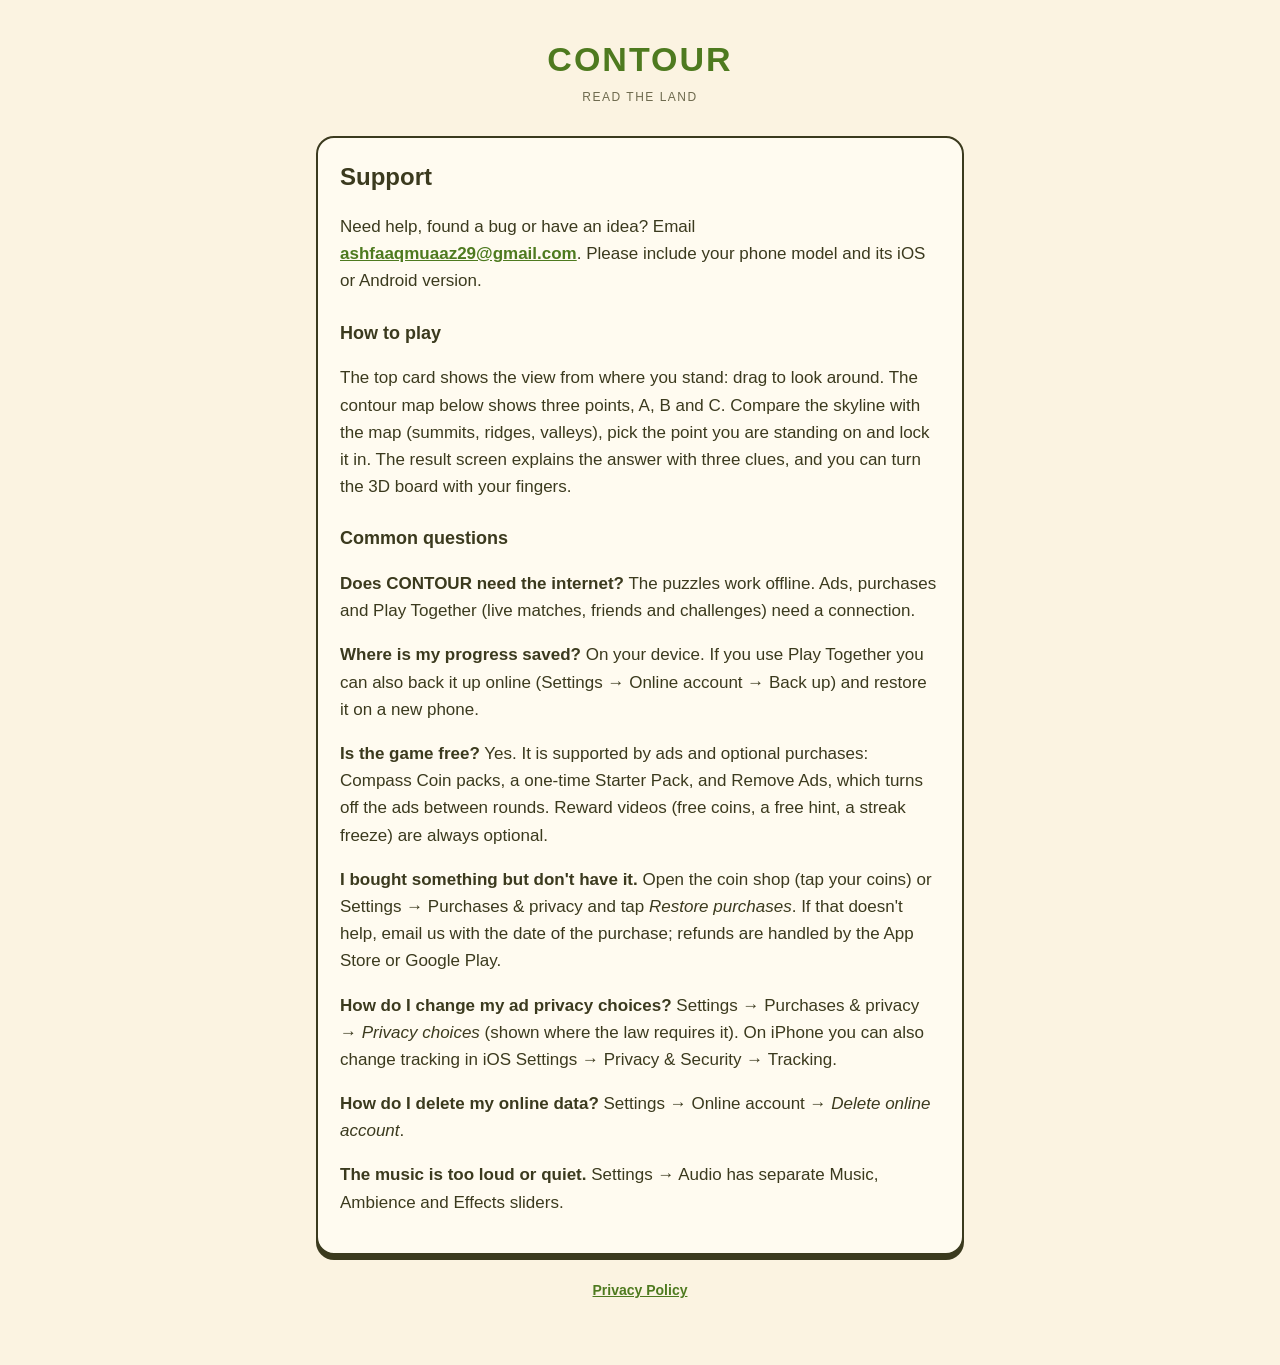
==== index.html @ e3424126 "CONTOUR privacy policy, support page and app-ads.txt" ====
<!doctype html>
<html lang="en">
<head>
<meta charset="utf-8">
<meta name="viewport" content="width=device-width, initial-scale=1">
<title>CONTOUR Support</title>
<link rel="stylesheet" href="style.css">
</head>
<body>
<main>
  <header><p class="mark">CONTOUR</p><p class="tag">READ THE LAND</p></header>
  <div class="card">
    <h1>Support</h1>
    <p>Need help, found a bug or have an idea? Email <a href="mailto:ashfaaqmuaaz29@gmail.com">ashfaaqmuaaz29@gmail.com</a>. Please include
    your phone model and its iOS or Android version.</p>

    <h2>How to play</h2>
    <p>The top card shows the view from where you stand: drag to look around. The contour map below shows three
    points, A, B and C. Compare the skyline with the map (summits, ridges, valleys), pick the point you are standing
    on and lock it in. The result screen explains the answer with three clues, and you can turn the 3D board with your
    fingers.</p>

    <h2>Common questions</h2>
    <p><strong>Does CONTOUR need the internet?</strong> The puzzles work offline. Ads, purchases and Play Together
    (live matches, friends and challenges) need a connection.</p>
    <p><strong>Where is my progress saved?</strong> On your device. If you use Play Together you can also back it up
    online (Settings → Online account → Back up) and restore it on a new phone.</p>
    <p><strong>Is the game free?</strong> Yes. It is supported by ads and optional purchases: Compass Coin packs, a
    one-time Starter Pack, and Remove Ads, which turns off the ads between rounds. Reward videos (free coins, a free
    hint, a streak freeze) are always optional.</p>
    <p><strong>I bought something but don't have it.</strong> Open the coin shop (tap your coins) or Settings →
    Purchases &amp; privacy and tap <em>Restore purchases</em>. If that doesn't help, email us with the date of the
    purchase; refunds are handled by the App Store or Google Play.</p>
    <p><strong>How do I change my ad privacy choices?</strong> Settings → Purchases &amp; privacy → <em>Privacy
    choices</em> (shown where the law requires it). On iPhone you can also change tracking in iOS Settings → Privacy
    &amp; Security → Tracking.</p>
    <p><strong>How do I delete my online data?</strong> Settings → Online account → <em>Delete online account</em>.</p>
    <p><strong>The music is too loud or quiet.</strong> Settings → Audio has separate Music, Ambience and Effects
    sliders.</p>
  </div>
  <nav><a href="privacy.html">Privacy Policy</a></nav>
</main>
</body>
</html>
---- style.css ----
:root { --ground: #FBF3E1; --card: #FFFBF0; --ink: #3B3A1E; --muted: #6E6A4E; --green: #4E7A1F; }
* { box-sizing: border-box; }
body { margin: 0; background: var(--ground); color: var(--ink); font: 17px/1.6 -apple-system, BlinkMacSystemFont, "Segoe UI", Roboto, sans-serif; }
main { max-width: 680px; margin: 0 auto; padding: 32px 16px 64px; }
header { text-align: center; margin-bottom: 28px; }
.mark { font-weight: 900; font-size: 34px; letter-spacing: 2px; color: var(--green); margin: 0; }
.tag { font-size: 12px; letter-spacing: 1.5px; color: var(--muted); margin: 2px 0 0; }
.card { background: var(--card); border: 2.5px solid var(--ink); border-radius: 18px; padding: 20px 22px; box-shadow: 0 5px 0 var(--ink); }
h1 { font-size: 24px; margin: 0 0 4px; }
h2 { font-size: 18px; margin: 24px 0 6px; }
p, li { color: var(--ink); }
.muted { color: var(--muted); font-size: 14px; }
a { color: var(--green); font-weight: 600; }
nav { text-align: center; margin-top: 24px; font-size: 14px; }
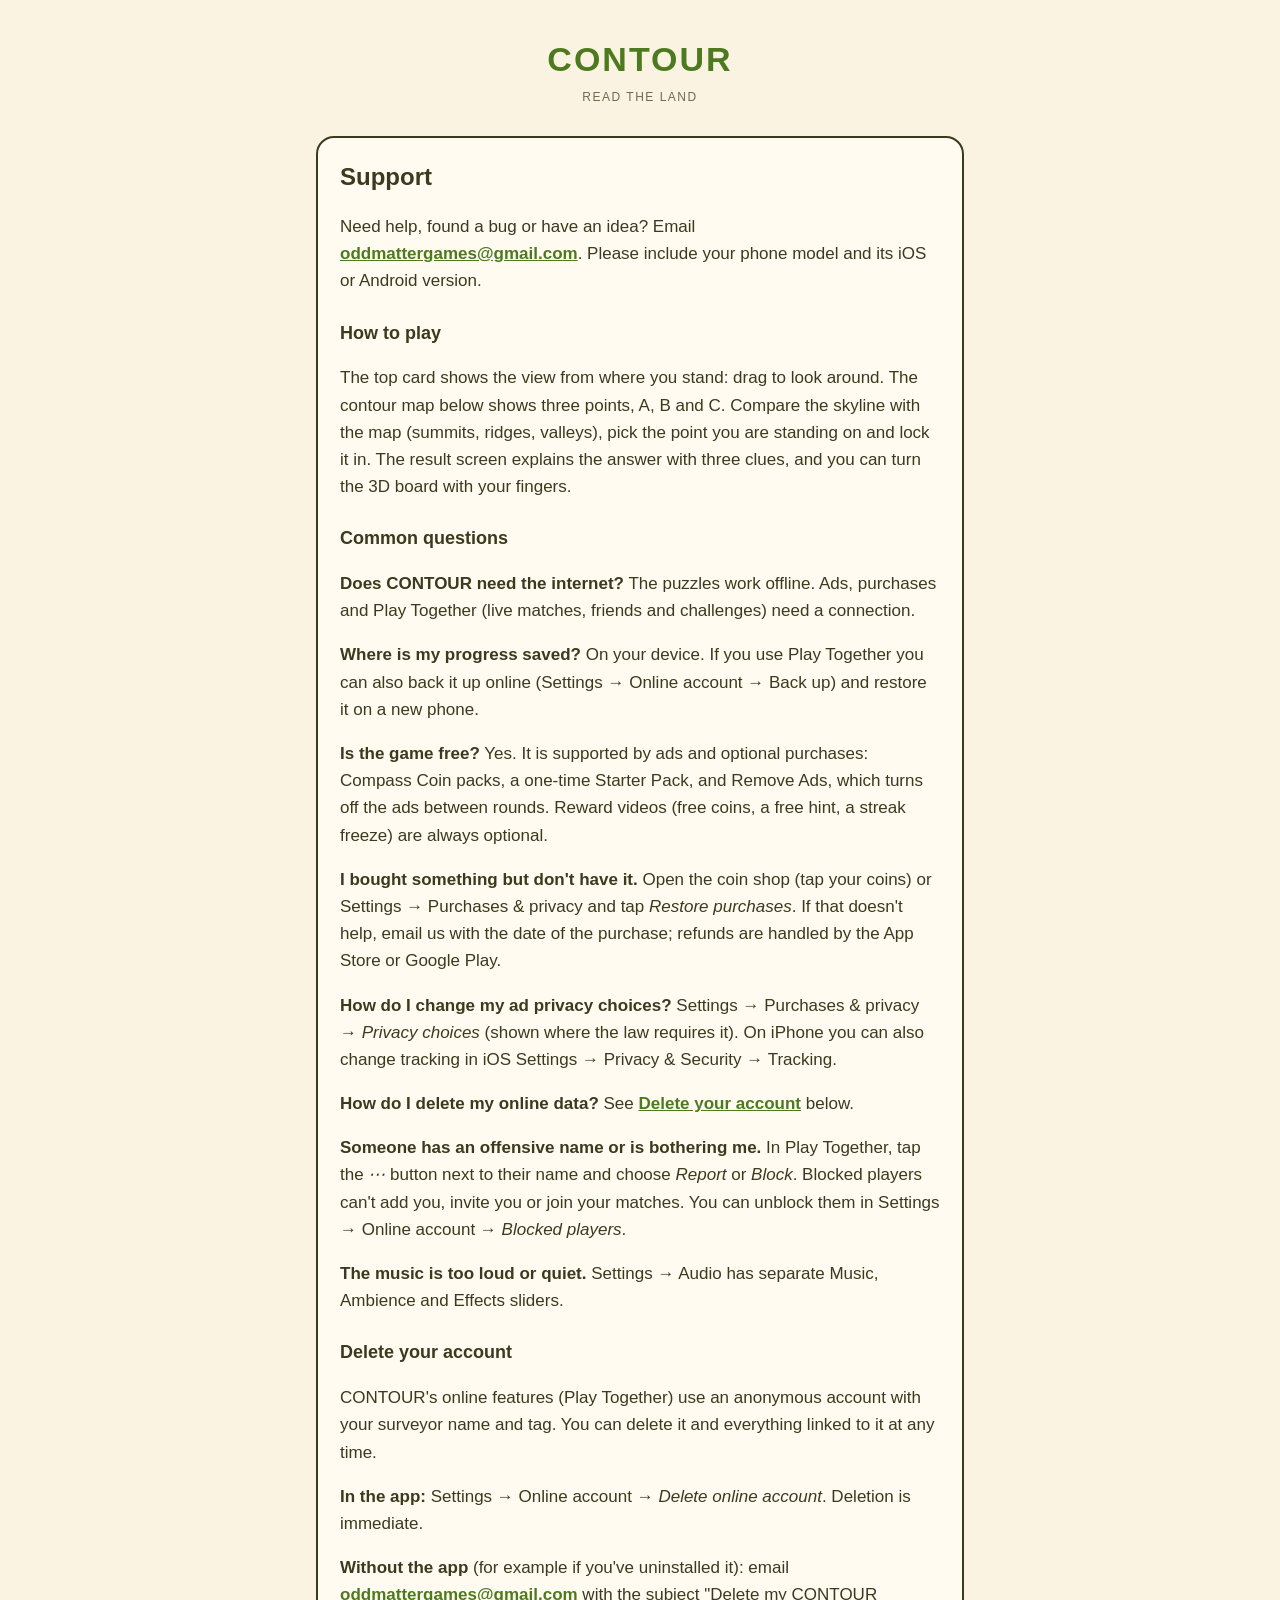
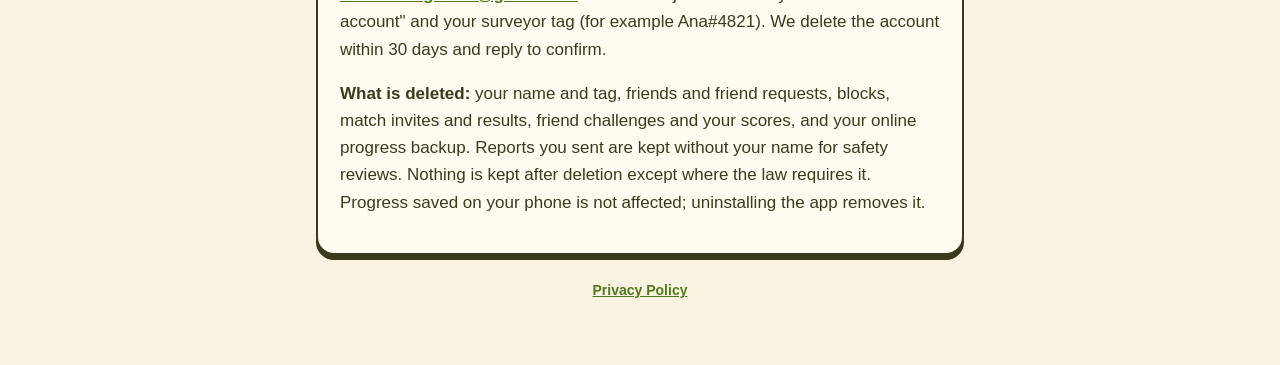
==== commit 7cfaacab: "Support email oddmattergames@gmail.com; account deletion request page; blocks and reports in privacy" ====
--- a/index.html
+++ b/index.html
@@ -11,7 +11,7 @@
   <header><p class="mark">CONTOUR</p><p class="tag">READ THE LAND</p></header>
   <div class="card">
     <h1>Support</h1>
-    <p>Need help, found a bug or have an idea? Email <a href="mailto:ashfaaqmuaaz29@gmail.com">ashfaaqmuaaz29@gmail.com</a>. Please include
+    <p>Need help, found a bug or have an idea? Email <a href="mailto:oddmattergames@gmail.com">oddmattergames@gmail.com</a>. Please include
     your phone model and its iOS or Android version.</p>
 
     <h2>How to play</h2>
@@ -34,9 +34,25 @@
     <p><strong>How do I change my ad privacy choices?</strong> Settings → Purchases &amp; privacy → <em>Privacy
     choices</em> (shown where the law requires it). On iPhone you can also change tracking in iOS Settings → Privacy
     &amp; Security → Tracking.</p>
-    <p><strong>How do I delete my online data?</strong> Settings → Online account → <em>Delete online account</em>.</p>
+    <p><strong>How do I delete my online data?</strong> See <a href="#delete-account">Delete your account</a> below.</p>
+    <p><strong>Someone has an offensive name or is bothering me.</strong> In Play Together, tap the <em>⋯</em> button next
+    to their name and choose <em>Report</em> or <em>Block</em>. Blocked players can't add you, invite you or join your
+    matches. You can unblock them in Settings → Online account → <em>Blocked players</em>.</p>
     <p><strong>The music is too loud or quiet.</strong> Settings → Audio has separate Music, Ambience and Effects
     sliders.</p>
+
+    <h2 id="delete-account">Delete your account</h2>
+    <p>CONTOUR's online features (Play Together) use an anonymous account with your surveyor name and tag. You can delete
+    it and everything linked to it at any time.</p>
+    <p><strong>In the app:</strong> Settings → Online account → <em>Delete online account</em>. Deletion is immediate.</p>
+    <p><strong>Without the app</strong> (for example if you've uninstalled it): email
+    <a href="mailto:oddmattergames@gmail.com?subject=Delete%20my%20CONTOUR%20account">oddmattergames@gmail.com</a> with the
+    subject "Delete my CONTOUR account" and your surveyor tag (for example Ana#4821). We delete the account within
+    30 days and reply to confirm.</p>
+    <p><strong>What is deleted:</strong> your name and tag, friends and friend requests, blocks, match invites and
+    results, friend challenges and your scores, and your online progress backup. Reports you sent are kept without your
+    name for safety reviews. Nothing is kept after deletion except where the law requires it. Progress saved on your
+    phone is not affected; uninstalling the app removes it.</p>
   </div>
   <nav><a href="privacy.html">Privacy Policy</a></nav>
 </main>
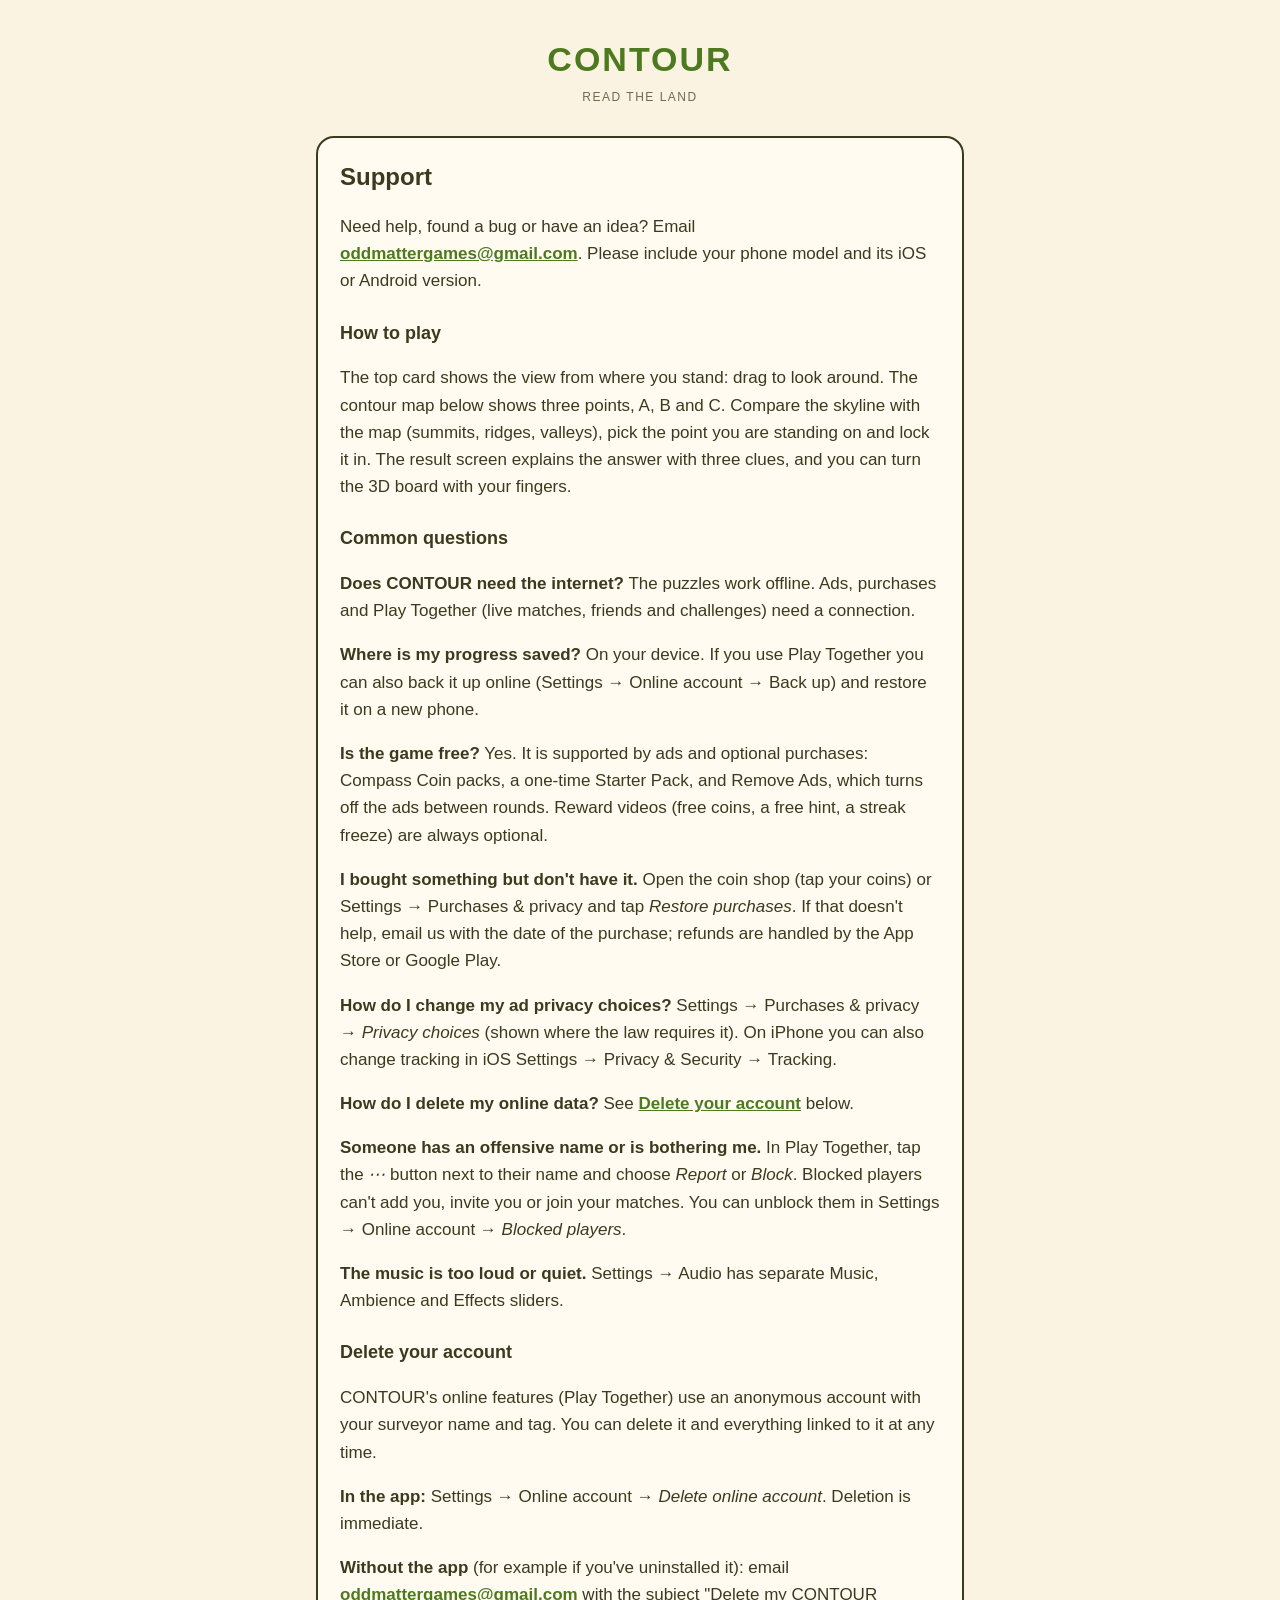
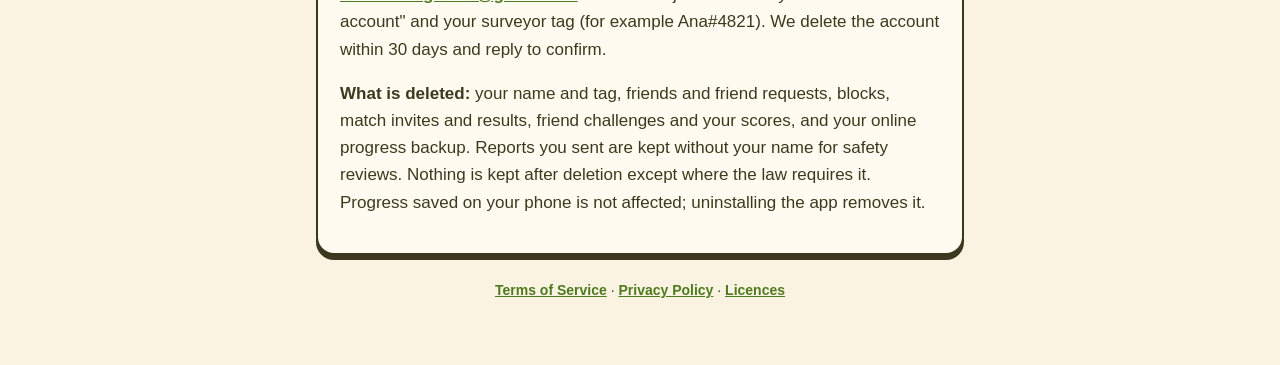
==== commit dc46d870: "Terms of Service, open-source licences, fuller privacy policy (controller, legal bases, retention, r" ====
--- a/index.html
+++ b/index.html
@@ -54,7 +54,7 @@
     name for safety reviews. Nothing is kept after deletion except where the law requires it. Progress saved on your
     phone is not affected; uninstalling the app removes it.</p>
   </div>
-  <nav><a href="privacy.html">Privacy Policy</a></nav>
+  <nav><a href="terms.html">Terms of Service</a> · <a href="privacy.html">Privacy Policy</a> · <a href="licenses.html">Licences</a></nav>
 </main>
 </body>
 </html>
